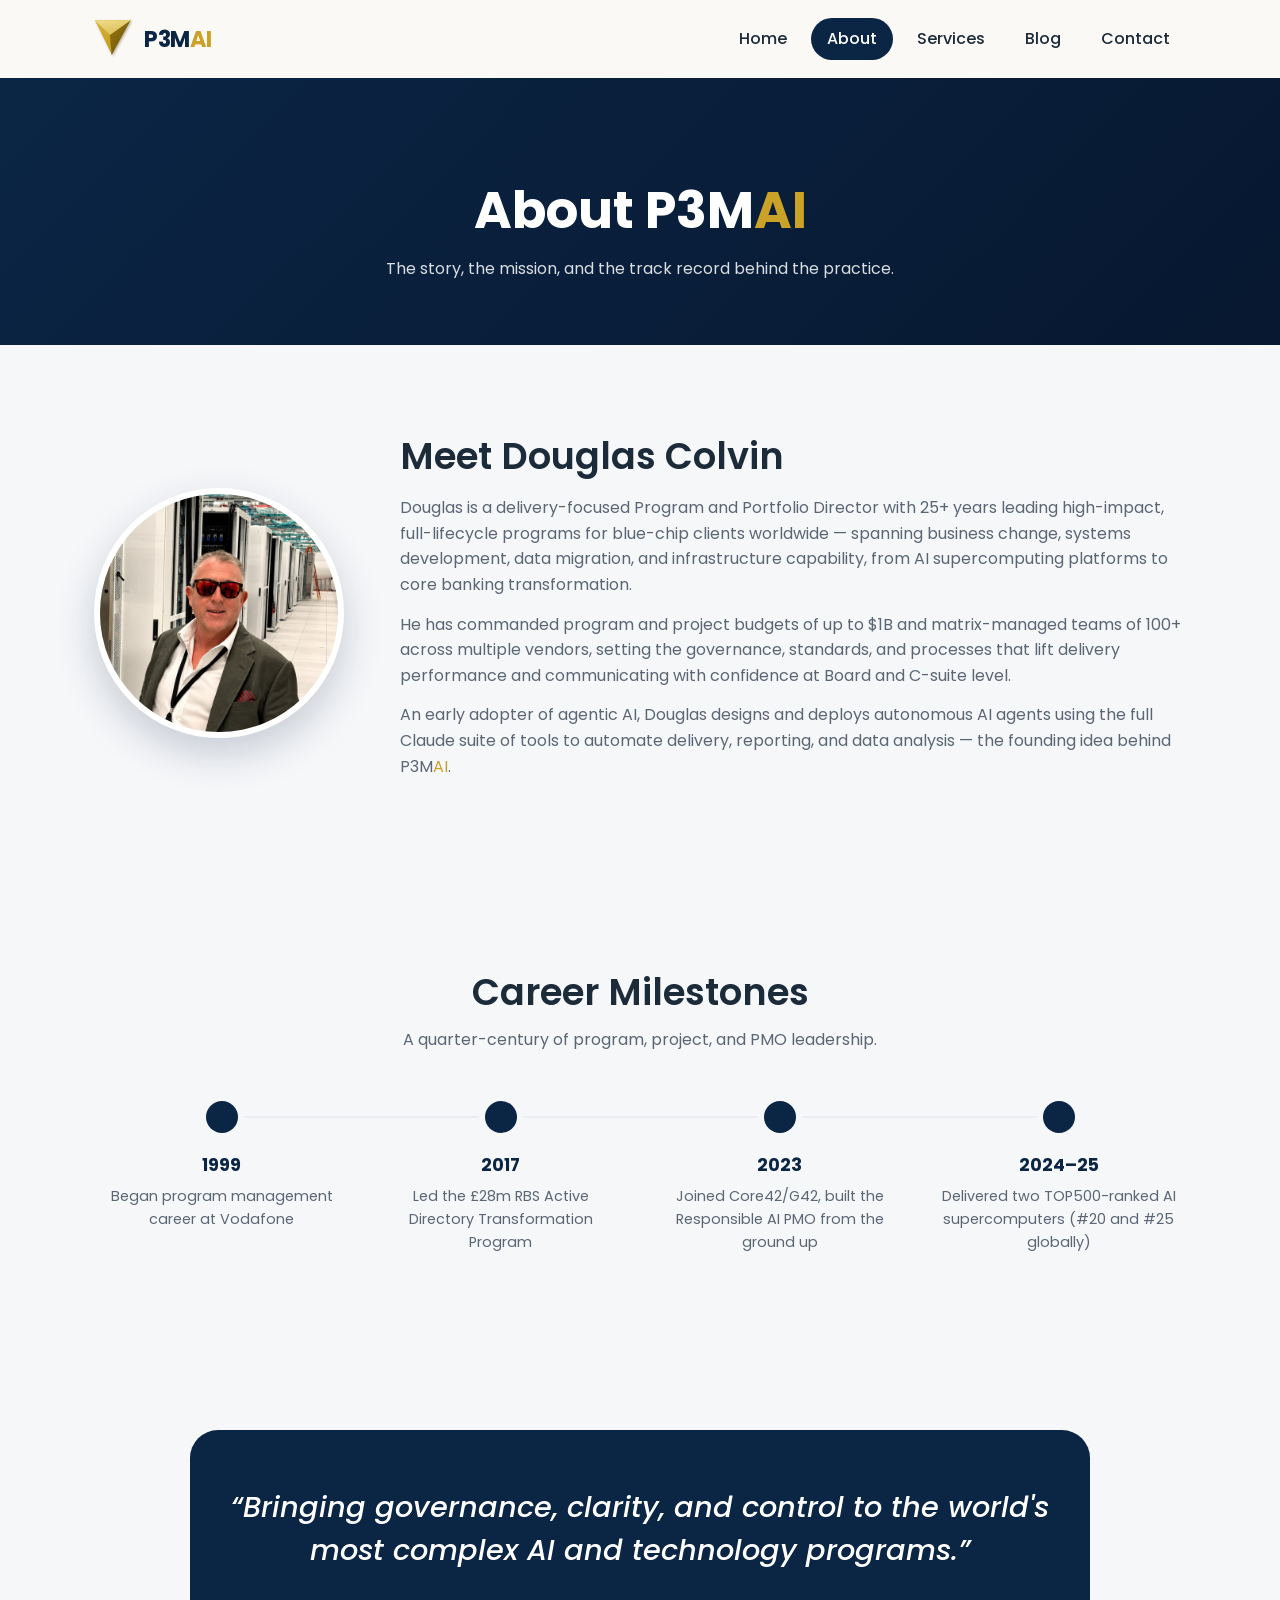
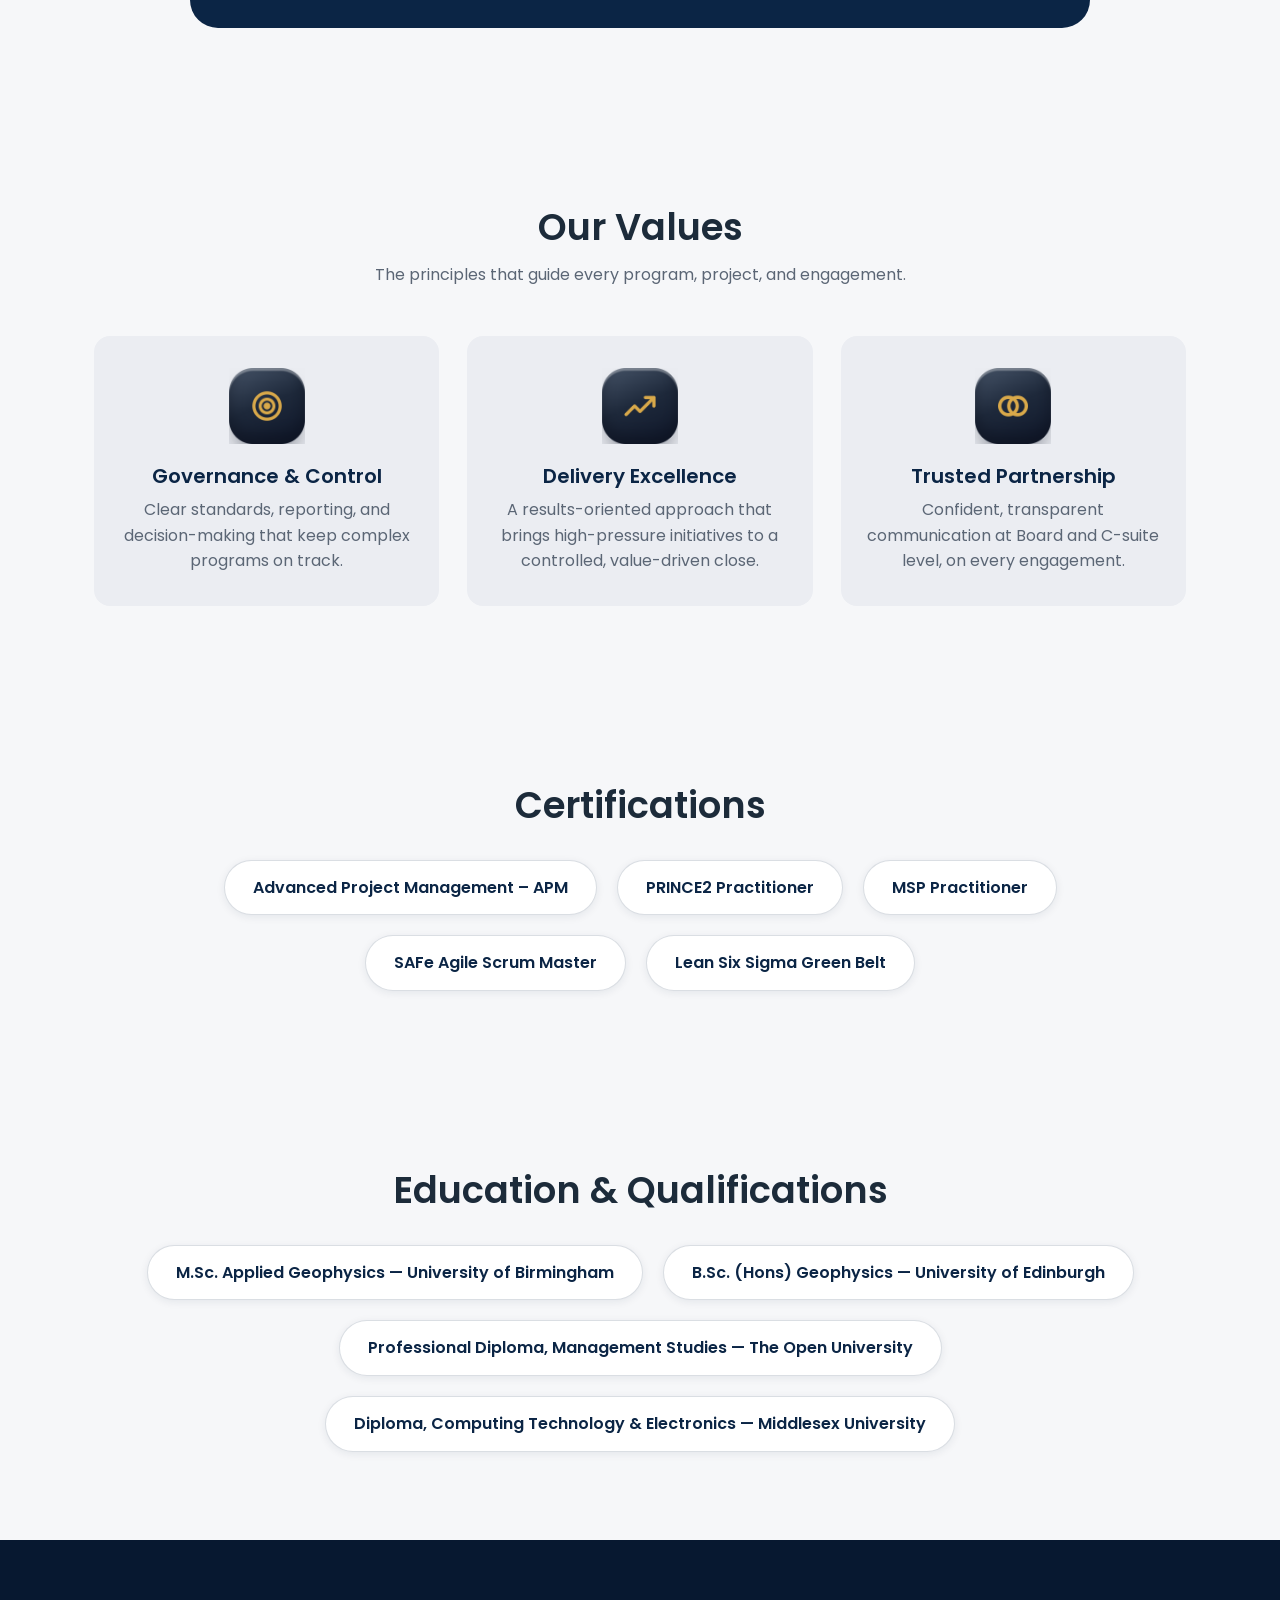
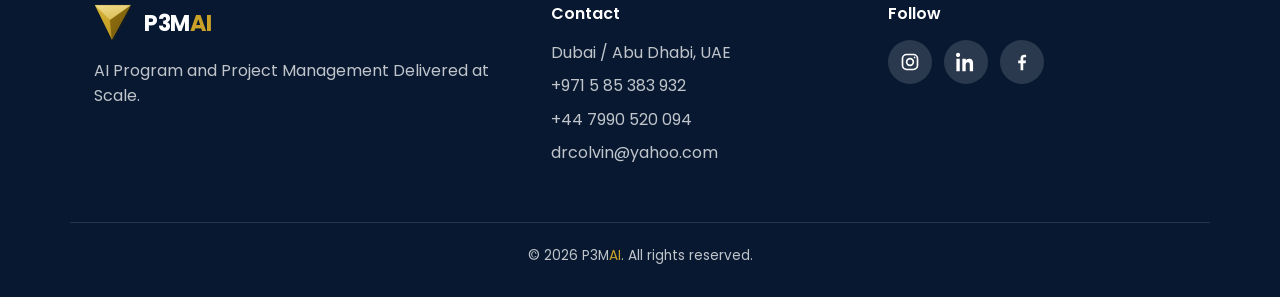
==== about.html @ a496d107 "Website: P3MAI logo lockup across pages + cache-bust + image fix Add the "P3MAI" text lockup beside " ====
<!DOCTYPE html>
<html lang="en">
<head>
  <meta charset="UTF-8">
  <meta name="viewport" content="width=device-width, initial-scale=1.0">
  <title>About Douglas Colvin | P3MAI</title>
  <meta name="description" content="Meet Douglas Colvin, Program and Portfolio Director and founder of P3MAI, with 25+ years delivering AI infrastructure and enterprise transformation programs.">
  <link rel="icon" type="image/svg+xml" href="favicon.svg?v=2">
  <link rel="preconnect" href="https://fonts.googleapis.com">
  <link rel="preconnect" href="https://fonts.gstatic.com" crossorigin>
  <link href="https://fonts.googleapis.com/css2?family=Poppins:wght@400;500;600;700&display=swap" rel="stylesheet">
  <link rel="stylesheet" href="style.css?v=4">
</head>
<body>

  <div class="page-transition" id="page-transition" aria-hidden="true">
    <div class="loader-mark">P</div>
  </div>

  <header class="site-header">
    <nav class="navbar container">
      <a href="index.html" class="logo"><img src="logo-triangle-navy.svg" alt="P3MAI" class="logo-mark"><span class="logo-text">P3M<span class="brand-ai">AI</span></span></a>
      <button class="nav-toggle" aria-label="Toggle navigation" aria-expanded="false">
        <span></span><span></span><span></span>
      </button>
      <ul class="nav-links">
        <li><a href="index.html">Home</a></li>
        <li><a href="about.html" class="active">About</a></li>
        <li><a href="services.html">Services</a></li>
        <li><a href="blog.html">Blog</a></li>
        <li><a href="contact.html">Contact</a></li>
      </ul>
    </nav>
  </header>

  <main>

    <section class="page-hero">
      <div class="container">
        <h1>About P3M<span style="color:#C9A227">AI</span></h1>
        <p>The story, the mission, and the track record behind the practice.</p>
      </div>
    </section>

    <section class="about-story">
      <div class="container about-grid">
        <img src="douglas.jpg" alt="Douglas Colvin, Founder of P3MAI" class="about-photo reveal">
        <div class="story-text reveal">
          <h2>Meet Douglas Colvin</h2>
          <p>Douglas is a delivery-focused Program and Portfolio Director with 25+ years leading high-impact, full-lifecycle programs for blue-chip clients worldwide — spanning business change, systems development, data migration, and infrastructure capability, from AI supercomputing platforms to core banking transformation.</p>
          <p>He has commanded program and project budgets of up to $1B and matrix-managed teams of 100+ across multiple vendors, setting the governance, standards, and processes that lift delivery performance and communicating with confidence at Board and C-suite level.</p>
          <p>An early adopter of agentic AI, Douglas designs and deploys autonomous AI agents using the full Claude suite of tools to automate delivery, reporting, and data analysis — the founding idea behind P3M<span style="color:#C9A227">AI</span>.</p>
        </div>
      </div>
    </section>

    <section class="timeline-section">
      <div class="container">
        <h2 class="section-title reveal">Career Milestones</h2>
        <p class="section-subtitle reveal">A quarter-century of program, project, and PMO leadership.</p>
        <div class="timeline">
          <div class="timeline-item reveal">
            <div class="timeline-dot"></div>
            <div class="timeline-year">1999</div>
            <div class="timeline-label">Began program management career at Vodafone</div>
          </div>
          <div class="timeline-item reveal">
            <div class="timeline-dot"></div>
            <div class="timeline-year">2017</div>
            <div class="timeline-label">Led the £28m RBS Active Directory Transformation Program</div>
          </div>
          <div class="timeline-item reveal">
            <div class="timeline-dot"></div>
            <div class="timeline-year">2023</div>
            <div class="timeline-label">Joined Core42/G42, built the Responsible AI PMO from the ground up</div>
          </div>
          <div class="timeline-item reveal">
            <div class="timeline-dot"></div>
            <div class="timeline-year">2024–25</div>
            <div class="timeline-label">Delivered two TOP500-ranked AI supercomputers (#20 and #25 globally)</div>
          </div>
        </div>
      </div>
    </section>

    <section class="mission-section">
      <div class="container">
        <div class="mission reveal">
          <blockquote>&ldquo;Bringing governance, clarity, and control to the world's most complex AI and technology programs.&rdquo;</blockquote>
        </div>
      </div>
    </section>

    <section class="values">
      <div class="container">
        <h2 class="section-title reveal">Our Values</h2>
        <p class="section-subtitle reveal">The principles that guide every program, project, and engagement.</p>
        <div class="values-grid">
          <div class="value-card reveal">
            <div class="card-icon" style="background:none;width:76px;height:76px;"><img src="governance-and-control.png" alt="Governance and Control" style="width:100%;height:100%;display:block;"></div>
            <h3>Governance &amp; Control</h3>
            <p>Clear standards, reporting, and decision-making that keep complex programs on track.</p>
          </div>
          <div class="value-card reveal">
            <div class="card-icon" style="background:none;width:76px;height:76px;"><img src="delivery-excellence.png" alt="Delivery Excellence" style="width:100%;height:100%;display:block;"></div>
            <h3>Delivery Excellence</h3>
            <p>A results-oriented approach that brings high-pressure initiatives to a controlled, value-driven close.</p>
          </div>
          <div class="value-card reveal">
            <div class="card-icon" style="background:none;width:76px;height:76px;"><img src="trusted-partnership.png" alt="Trusted Partnership" style="width:100%;height:100%;display:block;"></div>
            <h3>Trusted Partnership</h3>
            <p>Confident, transparent communication at Board and C-suite level, on every engagement.</p>
          </div>
        </div>
      </div>
    </section>

    <section class="certifications">
      <div class="container">
        <h2 class="section-title reveal">Certifications</h2>
        <div class="cert-list">
          <div class="cert-item reveal">Advanced Project Management – APM</div>
          <div class="cert-item reveal">PRINCE2 Practitioner</div>
          <div class="cert-item reveal">MSP Practitioner</div>
          <div class="cert-item reveal">SAFe Agile Scrum Master</div>
          <div class="cert-item reveal">Lean Six Sigma Green Belt</div>
        </div>
      </div>
    </section>

    <section class="certifications">
      <div class="container">
        <h2 class="section-title reveal">Education &amp; Qualifications</h2>
        <div class="cert-list">
          <div class="cert-item reveal">M.Sc. Applied Geophysics — University of Birmingham</div>
          <div class="cert-item reveal">B.Sc. (Hons) Geophysics — University of Edinburgh</div>
          <div class="cert-item reveal">Professional Diploma, Management Studies — The Open University</div>
          <div class="cert-item reveal">Diploma, Computing Technology &amp; Electronics — Middlesex University</div>
        </div>
      </div>
    </section>

  </main>

  <footer class="site-footer">
    <div class="container footer-grid">
      <div class="footer-brand">
        <span class="footer-logo-lockup"><img src="logo-triangle-white.svg" alt="P3MAI" class="footer-logo-mark"><span class="logo-text">P3M<span class="brand-ai">AI</span></span></span>
        <p>AI Program and Project Management Delivered at Scale.</p>
      </div>
      <div class="footer-contact">
        <h4>Contact</h4>
        <p>Dubai / Abu Dhabi, UAE</p>
        <p><a href="tel:+971585383932">+971 5 85 383 932</a></p>
        <p><a href="tel:+447990520094">+44 7990 520 094</a></p>
        <p><a href="mailto:drcolvin@yahoo.com">drcolvin@yahoo.com</a></p>
      </div>
      <div class="footer-social">
        <h4>Follow</h4>
        <div class="social-row">
          <a href="https://instagram.com" target="_blank" rel="noopener" aria-label="Instagram">
            <svg viewBox="0 0 24 24" width="20" height="20" fill="none" stroke="currentColor" stroke-width="2"><rect x="3" y="3" width="18" height="18" rx="5"/><circle cx="12" cy="12" r="4"/><circle cx="17.5" cy="6.5" r="1" fill="currentColor" stroke="none"/></svg>
          </a>
          <a href="https://www.linkedin.com/in/douglascolvin/" target="_blank" rel="noopener" aria-label="LinkedIn">
            <svg viewBox="0 0 24 24" width="20" height="20" fill="currentColor"><path d="M4.98 3.5C4.98 4.88 3.87 6 2.5 6S0 4.88 0 3.5 1.12 1 2.5 1s2.48 1.12 2.48 2.5zM.5 8h4V23h-4V8zm7.5 0h3.83v2.05h.05c.53-1 1.85-2.05 3.8-2.05 4.07 0 4.82 2.68 4.82 6.16V23h-4v-6.84c0-1.63-.03-3.73-2.27-3.73-2.27 0-2.62 1.77-2.62 3.6V23h-4V8z"/></svg>
          </a>
          <a href="https://facebook.com" target="_blank" rel="noopener" aria-label="Facebook">
            <svg viewBox="0 0 24 24" width="20" height="20" fill="currentColor"><path d="M13.5 22v-8.5h2.85l.43-3.31H13.5V8c0-.96.27-1.62 1.65-1.62h1.76V3.42C16.6 3.36 15.6 3.27 14.43 3.27c-2.45 0-4.13 1.5-4.13 4.24v2.68H7.44v3.31h2.86V22h3.2z"/></svg>
          </a>
        </div>
      </div>
    </div>
    <div class="footer-bottom container">
      <p>&copy; 2026 P3M<span style="color:#C9A227">AI</span>. All rights reserved.</p>
    </div>
  </footer>

  <script src="script.js"></script>
</body>
</html>
---- style.css ----
/* =========================================================
   P3MAI — Shared Stylesheet
   ========================================================= */

:root {
  --color-primary: #0B2545;
  --color-primary-dark: #071830;
  --color-primary-light: #1B3F6E;
  --color-accent: #C9A227;
  --color-accent-dark: #A8841C;
  --color-danger: #C0392B;
  --color-bg: #F6F7F9;
  --color-bg-alt: #EBEDF2;
  --color-text: #1C2B3A;
  --color-text-muted: #5B6675;
  --color-white: #ffffff;
  --font-main: 'Poppins', 'Segoe UI', system-ui, -apple-system, sans-serif;

  --radius-sm: 8px;
  --radius-md: 16px;
  --radius-lg: 28px;
  --shadow-sm: 0 2px 8px rgba(11, 37, 69, 0.08);
  --shadow-md: 0 8px 24px rgba(11, 37, 69, 0.12);
  --shadow-lg: 0 16px 40px rgba(11, 37, 69, 0.20);
  --transition: 0.25s ease;
}

/* ---------- Reset ---------- */
* , *::before, *::after { box-sizing: border-box; }
html { scroll-behavior: smooth; }
body, h1, h2, h3, h4, p, ul, blockquote, figure { margin: 0; }
ul { padding: 0; list-style: none; }
img { max-width: 100%; display: block; }
a { color: inherit; text-decoration: none; transition: color var(--transition); }
button { font: inherit; cursor: pointer; border: none; background: none; }
input, textarea { font: inherit; }

body {
  font-family: var(--font-main);
  background: var(--color-bg);
  color: var(--color-text);
  line-height: 1.6;
  -webkit-font-smoothing: antialiased;
}

.container {
  width: 100%;
  max-width: 1140px;
  margin: 0 auto;
  padding: 0 24px;
}

h1, h2, h3, h4 { font-weight: 600; line-height: 1.25; color: var(--color-text); }
h1 { font-size: clamp(2.1rem, 4vw, 3.2rem); font-weight: 700; }
h2 { font-size: clamp(1.6rem, 3vw, 2.3rem); }
h3 { font-size: 1.25rem; }
p { color: var(--color-text-muted); }

section { padding: 88px 0; }

.section-title { text-align: center; margin-bottom: 12px; }
.section-subtitle {
  text-align: center;
  max-width: 620px;
  margin: 0 auto 48px;
}

/* ---------- Buttons ---------- */
.btn {
  display: inline-block;
  padding: 15px 34px;
  border-radius: 999px;
  font-weight: 600;
  font-size: 1rem;
  transition: transform var(--transition), box-shadow var(--transition), background var(--transition);
}
.btn-primary {
  background: var(--color-primary);
  color: var(--color-white);
  box-shadow: var(--shadow-sm);
}
.btn-primary:hover {
  background: var(--color-primary-light);
  transform: translateY(-3px);
  box-shadow: var(--shadow-md);
}
.btn-accent {
  background: var(--color-accent);
  color: var(--color-primary-dark);
  box-shadow: var(--shadow-sm);
}
.btn-accent:hover {
  background: var(--color-accent-dark);
  color: var(--color-primary-dark);
  transform: translateY(-3px);
  box-shadow: var(--shadow-md);
}
.btn-outline {
  background: transparent;
  color: var(--color-primary);
  border: 2px solid var(--color-primary);
  padding: 13px 32px;
}
.btn-outline:hover {
  background: var(--color-primary);
  color: var(--color-white);
  transform: translateY(-3px);
}
.btn-block { display: block; width: 100%; text-align: center; }

/* =========================================================
   Header / Navigation
   ========================================================= */
.site-header {
  position: sticky;
  top: 0;
  z-index: 100;
  background: rgba(250, 249, 246, 0.92);
  backdrop-filter: blur(8px);
  box-shadow: 0 1px 0 rgba(45, 52, 54, 0.06);
  transition: box-shadow var(--transition);
}
.site-header.scrolled { box-shadow: var(--shadow-sm); }

.navbar {
  display: flex;
  align-items: center;
  justify-content: space-between;
  padding: 18px 24px;
}

.logo {
  display: flex;
  align-items: center;
}
.logo-mark {
  display: block;
  height: 40px;
  width: auto;
}
.logo-text {
  margin-left: 10px;
  font-weight: 700;
  font-size: 1.4rem;
  letter-spacing: -0.5px;
  line-height: 1;
  color: var(--color-primary);
}
.logo-text .brand-ai { color: var(--color-accent); }

.nav-links {
  display: flex;
  gap: 8px;
  align-items: center;
}

.nav-links li a {
  display: inline-block;
  padding: 8px 16px;
  border-radius: 999px;
  font-weight: 500;
  color: var(--color-text);
  position: relative;
  transition: color var(--transition), background var(--transition);
}
.nav-links li a:hover { background: var(--color-bg-alt); color: var(--color-primary); }
.nav-links li a.active {
  background: var(--color-primary);
  color: var(--color-white);
}

.nav-toggle {
  display: none;
  flex-direction: column;
  gap: 5px;
  padding: 8px;
  z-index: 110;
}
.nav-toggle span {
  width: 26px;
  height: 3px;
  border-radius: 2px;
  background: var(--color-primary);
  transition: transform var(--transition), opacity var(--transition);
}
.nav-toggle.open span:nth-child(1) { transform: translateY(8px) rotate(45deg); }
.nav-toggle.open span:nth-child(2) { opacity: 0; }
.nav-toggle.open span:nth-child(3) { transform: translateY(-8px) rotate(-45deg); }

/* =========================================================
   Hero
   ========================================================= */
.hero {
  background: linear-gradient(135deg, var(--color-primary) 0%, var(--color-primary-dark) 100%);
  color: var(--color-white);
  min-height: 100vh;
  display: flex;
  align-items: center;
  padding: 120px 0 110px;
  text-align: center;
  position: relative;
  overflow: hidden;
}
.hero::before {
  content: "";
  position: absolute;
  inset: 0;
  background: linear-gradient(180deg, rgba(0,0,0,0.05) 0%, rgba(0,0,0,0.22) 100%);
  pointer-events: none;
}
.hero::after {
  content: "";
  position: absolute;
  inset: 0;
  background: radial-gradient(circle at 80% 20%, rgba(201,162,39,0.28), transparent 55%);
  pointer-events: none;
}
.hero-content { position: relative; z-index: 1; max-width: 720px; margin: 0 auto; width: 100%; }
.hero h1 { color: var(--color-white); margin-bottom: 20px; }
.hero h1 span { color: #E8C766; }
.hero p {
  color: rgba(255,255,255,0.88);
  font-size: 1.15rem;
  max-width: 560px;
  margin: 0 auto 36px;
}

.page-hero {
  background: linear-gradient(135deg, var(--color-primary) 0%, var(--color-primary-dark) 100%);
  color: var(--color-white);
  padding: 100px 0 64px;
  text-align: center;
}
.page-hero h1 { color: var(--color-white); }
.page-hero p { color: rgba(255,255,255,0.85); max-width: 560px; margin: 14px auto 0; }

/* =========================================================
   Feature cards (Home)
   ========================================================= */
.feature-cards {
  display: grid;
  grid-template-columns: repeat(3, 1fr);
  gap: 48px;
}
.card {
  background: var(--color-white);
  border-radius: var(--radius-md);
  padding: 40px 32px;
  text-align: center;
  box-shadow: var(--shadow-sm);
  transition: transform var(--transition), box-shadow var(--transition);
}
.card:hover { transform: translateY(-8px); box-shadow: var(--shadow-md); }
.card-icon {
  width: 64px;
  height: 64px;
  border-radius: 50%;
  background: var(--color-bg-alt);
  display: flex;
  align-items: center;
  justify-content: center;
  font-size: 1.8rem;
  margin: 0 auto 20px;
}
.card h3 { margin-bottom: 10px; }

/* =========================================================
   Testimonials
   ========================================================= */
.testimonials { background: var(--color-bg-alt); }
.testimonial-grid {
  display: grid;
  grid-template-columns: repeat(3, 1fr);
  gap: 28px;
}
.testimonial-card {
  background: var(--color-white);
  border-radius: var(--radius-md);
  padding: 32px 28px;
  box-shadow: var(--shadow-sm);
  transition: transform var(--transition), box-shadow var(--transition);
}
.testimonial-card:hover { transform: translateY(-8px); box-shadow: var(--shadow-md); }
.testimonial-card .quote-mark {
  font-size: 2.6rem;
  color: var(--color-accent);
  line-height: 1;
  font-family: Georgia, serif;
}
.testimonial-card p.quote { color: var(--color-text); margin: 8px 0 18px; }
.testimonial-author { display: flex; align-items: center; gap: 12px; }
.author-avatar {
  width: 42px;
  height: 42px;
  border-radius: 50%;
  background: var(--color-primary);
  color: var(--color-white);
  display: flex;
  align-items: center;
  justify-content: center;
  font-weight: 600;
  flex-shrink: 0;
}
.author-name { font-weight: 600; color: var(--color-text); }
.author-role { font-size: 0.85rem; color: var(--color-text-muted); }

/* =========================================================
   CTA
   ========================================================= */
.cta {
  background: var(--color-primary);
  color: var(--color-white);
  text-align: center;
}
.cta h2 { color: var(--color-white); margin-bottom: 14px; }
.cta p { color: rgba(255,255,255,0.85); max-width: 520px; margin: 0 auto 32px; }

/* =========================================================
   About page
   ========================================================= */
.about-grid {
  display: grid;
  grid-template-columns: 250px 1fr;
  gap: 56px;
  align-items: center;
}
.photo-placeholder {
  width: 250px;
  height: 250px;
  border-radius: 50%;
  background: linear-gradient(135deg, var(--color-primary-light), var(--color-primary));
  display: flex;
  align-items: center;
  justify-content: center;
  color: var(--color-white);
  font-size: 3.2rem;
  font-weight: 700;
  margin: 0 auto;
  box-shadow: var(--shadow-lg);
  border: 6px solid var(--color-white);
  flex-shrink: 0;
}
.about-photo {
  width: 250px;
  height: 250px;
  border-radius: 50%;
  object-fit: cover;
  object-position: top;
  margin: 0 auto;
  box-shadow: var(--shadow-lg);
  border: 6px solid var(--color-white);
  flex-shrink: 0;
  background: var(--color-bg);
}
.story-text h2 { margin-bottom: 16px; }
.story-text p { margin-bottom: 14px; }

/* ---------- Timeline ---------- */
.timeline {
  position: relative;
  display: grid;
  grid-template-columns: repeat(4, 1fr);
  gap: 24px;
  margin-top: 48px;
}
.timeline::before {
  content: "";
  position: absolute;
  top: 15px;
  left: 12.5%;
  right: 12.5%;
  height: 2px;
  background: var(--color-bg-alt);
  z-index: 0;
}
.timeline-item {
  position: relative;
  z-index: 1;
  text-align: center;
  padding: 0 8px;
}
.timeline-dot {
  width: 32px;
  height: 32px;
  border-radius: 50%;
  background: var(--color-primary);
  box-shadow: 0 0 0 6px var(--color-bg);
  margin: 0 auto 18px;
}
.timeline-year {
  font-weight: 700;
  color: var(--color-primary);
  font-size: 1.1rem;
  margin-bottom: 6px;
}
.timeline-label { font-size: 0.9rem; color: var(--color-text-muted); }

.mission {
  background: var(--color-primary);
  border-radius: var(--radius-lg);
  max-width: 900px;
  margin: 0 auto;
  padding: 56px 40px;
  text-align: center;
}
.mission blockquote {
  color: var(--color-white);
  font-size: clamp(1.3rem, 2.6vw, 1.8rem);
  font-weight: 500;
  font-style: italic;
  line-height: 1.5;
}

.values-grid {
  display: grid;
  grid-template-columns: repeat(3, 1fr);
  gap: 28px;
  margin-top: 40px;
}
.value-card {
  text-align: center;
  padding: 32px 20px;
  border-radius: var(--radius-md);
  background: var(--color-bg-alt);
  transition: transform var(--transition), background var(--transition);
}
.value-card:hover { transform: translateY(-8px); background: var(--color-white); box-shadow: var(--shadow-md); }
.value-card h3 { color: var(--color-primary); margin-bottom: 8px; }

.certifications { text-align: center; }
.cert-list {
  display: flex;
  justify-content: center;
  gap: 20px;
  flex-wrap: wrap;
  margin-top: 32px;
}
.cert-item {
  background: var(--color-white);
  border: 1px solid rgba(11,37,69,0.15);
  border-radius: 999px;
  padding: 14px 28px;
  font-weight: 600;
  color: var(--color-primary);
  box-shadow: var(--shadow-sm);
  transition: transform var(--transition), box-shadow var(--transition);
}
.cert-item:hover { transform: translateY(-8px); box-shadow: var(--shadow-md); }

/* =========================================================
   Services page
   ========================================================= */
.services-grid {
  display: grid;
  grid-template-columns: repeat(3, 1fr);
  gap: 28px;
  align-items: start;
}
.pricing-card {
  background: var(--color-white);
  border-radius: var(--radius-md);
  padding: 40px 32px;
  box-shadow: var(--shadow-sm);
  display: flex;
  flex-direction: column;
  height: 100%;
  transition: transform var(--transition), box-shadow var(--transition);
  border-top: 5px solid var(--color-primary);
  position: relative;
}
/* Scoped to .services-grid so this beats the `.reveal.in-view` transform (same
   specificity, later in the file) that otherwise pins the cards and cancels the
   hover scale. */
.services-grid .pricing-card:hover { transform: scale(1.05) translateY(-8px); box-shadow: var(--shadow-lg); z-index: 3; }
.pricing-card.featured {
  border: 2px solid var(--color-accent);
  border-top: 5px solid var(--color-accent);
  position: relative;
  transform: scale(1.05);
  box-shadow: var(--shadow-lg);
  z-index: 2;
}
.pricing-card.featured:hover { transform: scale(1.05) translateY(-8px); box-shadow: var(--shadow-lg); }
.popular-badge {
  position: absolute;
  top: -15px;
  left: 50%;
  transform: translateX(-50%);
  background: var(--color-accent);
  color: var(--color-primary-dark);
  font-size: 0.72rem;
  font-weight: 700;
  text-transform: uppercase;
  letter-spacing: 0.06em;
  padding: 7px 20px;
  border-radius: 999px;
  box-shadow: var(--shadow-sm);
  white-space: nowrap;
}
.pricing-card .package-name { font-size: 1.05rem; color: var(--color-text-muted); font-weight: 600; text-transform: uppercase; letter-spacing: 0.04em; margin-bottom: 6px; }
.pricing-card .price { font-size: 1.4rem; font-weight: 700; color: var(--color-primary); margin-bottom: 4px; line-height: 1.3; }
.pricing-card .price span { font-size: 0.95rem; color: var(--color-text-muted); font-weight: 500; }
.pricing-card .feature-list { margin: 24px 0 28px; flex-grow: 1; }
.pricing-card .feature-list li {
  padding: 9px 0;
  border-bottom: 1px solid var(--color-bg-alt);
  color: var(--color-text);
  display: flex;
  align-items: flex-start;
  gap: 10px;
}
.pricing-card .feature-list li:last-child { border-bottom: none; }
.pricing-card .feature-list li::before {
  content: "✓";
  color: var(--color-accent-dark);
  font-weight: 700;
  flex-shrink: 0;
}
.pricing-card .btn-accent:hover { transform: translateY(-3px) scale(1.04); }
.pricing-card .btn + .btn { margin-top: 12px; }

/* ---------- Comparison table ---------- */
.comparison-wrap {
  margin-top: 64px;
  overflow-x: auto;
  border-radius: var(--radius-md);
  box-shadow: var(--shadow-sm);
}
.comparison-table {
  width: 100%;
  min-width: 620px;
  border-collapse: collapse;
  background: var(--color-white);
}
.comparison-table caption {
  text-align: left;
  padding: 20px 24px 4px;
  font-weight: 700;
  font-size: 1.05rem;
  color: var(--color-text);
}
.comparison-table th,
.comparison-table td {
  padding: 14px 20px;
  text-align: center;
  border-bottom: 1px solid var(--color-bg-alt);
  color: var(--color-text-muted);
}
.comparison-table th:first-child,
.comparison-table td:first-child {
  text-align: left;
  font-weight: 600;
  color: var(--color-text);
}
.comparison-table thead th {
  background: var(--color-bg-alt);
  color: var(--color-text);
  font-weight: 700;
  white-space: nowrap;
}
.comparison-table th:nth-child(2),
.comparison-table td:nth-child(2) { background: rgba(201,162,39,0.08); }
.comparison-table td.check { color: var(--color-accent-dark); font-weight: 700; font-size: 1.1rem; }
.comparison-table tbody tr:last-child th,
.comparison-table tbody tr:last-child td { border-bottom: none; }

/* =========================================================
   Blog page
   ========================================================= */
.blog-layout {
  display: grid;
  grid-template-columns: 2fr 1fr;
  gap: 40px;
  align-items: start;
}
.blog-posts {
  display: flex;
  flex-direction: column;
  gap: 28px;
}
.blog-card {
  background: var(--color-white);
  border-radius: var(--radius-md);
  overflow: hidden;
  box-shadow: var(--shadow-sm);
  transition: transform var(--transition), box-shadow var(--transition);
  display: flex;
  flex-direction: row;
}
.blog-card:hover { transform: translateY(-8px); box-shadow: var(--shadow-md); }
.blog-thumb {
  flex: 0 0 220px;
  background: linear-gradient(135deg, var(--color-primary-light), var(--color-primary));
  display: flex;
  align-items: center;
  justify-content: center;
  color: rgba(255,255,255,0.55);
}
.blog-thumb svg { width: 40px; height: 40px; }
.blog-thumb img {
  width: 100%;
  height: 100%;
  object-fit: cover;
  display: block;
}
.blog-body { padding: 28px; display: flex; flex-direction: column; flex-grow: 1; }
.blog-date {
  font-size: 0.8rem;
  font-weight: 600;
  color: var(--color-accent-dark);
  text-transform: uppercase;
  letter-spacing: 0.04em;
  margin-bottom: 10px;
}
.blog-body h3 { margin-bottom: 10px; }
.blog-tags { display: flex; flex-wrap: wrap; gap: 8px; margin-bottom: 14px; }
.blog-tags .tag {
  background: var(--color-bg-alt);
  color: var(--color-primary);
  font-size: 0.72rem;
  font-weight: 700;
  text-transform: uppercase;
  letter-spacing: 0.04em;
  padding: 5px 13px;
  border-radius: 999px;
}
.blog-body p { flex-grow: 1; margin-bottom: 18px; }
.read-more {
  font-weight: 600;
  color: var(--color-primary);
  display: inline-flex;
  align-items: center;
  gap: 6px;
  transition: gap var(--transition), color var(--transition);
}
.read-more:hover { gap: 10px; color: var(--color-accent-dark); }

/* ---------- Blog sidebar ---------- */
.blog-sidebar { display: flex; flex-direction: column; gap: 24px; }
.sidebar-widget {
  background: var(--color-white);
  border-radius: var(--radius-md);
  padding: 28px;
  box-shadow: var(--shadow-sm);
}
.sidebar-widget h4 { margin-bottom: 16px; }
.author-widget { text-align: center; }
.author-widget .avatar {
  width: 72px;
  height: 72px;
  border-radius: 50%;
  background: linear-gradient(135deg, var(--color-primary-light), var(--color-primary));
  color: var(--color-white);
  display: flex;
  align-items: center;
  justify-content: center;
  font-weight: 700;
  font-size: 1.4rem;
  margin: 0 auto 14px;
}
.author-widget .avatar-photo {
  object-fit: cover;
  object-position: top;
  background: var(--color-bg);
  border: 3px solid var(--color-white);
  box-shadow: var(--shadow-sm);
}
.author-widget .author-title { font-size: 0.85rem; color: var(--color-text-muted); margin-bottom: 10px; }
.author-widget p { font-size: 0.9rem; margin-bottom: 14px; }
.author-widget a { color: var(--color-primary); font-weight: 600; font-size: 0.85rem; }
.author-widget a:hover { color: var(--color-accent-dark); }

.categories-widget ul { display: flex; flex-direction: column; }
.categories-widget li {
  display: flex;
  justify-content: space-between;
  align-items: center;
  padding: 11px 0;
  border-bottom: 1px solid var(--color-bg-alt);
  font-weight: 500;
  color: var(--color-text);
}
.categories-widget li:last-child { border-bottom: none; }
.categories-widget .count {
  font-size: 0.8rem;
  font-weight: 600;
  color: var(--color-text-muted);
  background: var(--color-bg-alt);
  padding: 2px 10px;
  border-radius: 999px;
}

/* =========================================================
   Contact page
   ========================================================= */
.contact-grid {
  display: grid;
  grid-template-columns: 1.2fr 1fr;
  gap: 48px;
  align-items: start;
}
.contact-form {
  background: var(--color-white);
  border-radius: var(--radius-md);
  padding: 40px;
  box-shadow: var(--shadow-sm);
}
.form-group { margin-bottom: 22px; }
.form-group label {
  display: block;
  font-weight: 600;
  margin-bottom: 8px;
  font-size: 0.92rem;
}
.form-group .optional { color: var(--color-text-muted); font-weight: 400; }
.form-group input,
.form-group textarea {
  width: 100%;
  padding: 13px 16px;
  border: 1.5px solid rgba(45,52,54,0.15);
  border-radius: var(--radius-sm);
  background: var(--color-bg);
  color: var(--color-text);
  transition: border-color var(--transition), box-shadow var(--transition);
}
.form-group input:focus,
.form-group textarea:focus {
  outline: none;
  border-color: var(--color-primary);
  box-shadow: 0 0 0 3px rgba(11,37,69,0.14);
}
.form-group textarea { resize: vertical; min-height: 130px; }

.field-error {
  display: none;
  color: var(--color-danger);
  font-size: 0.82rem;
  margin-top: 7px;
}
.form-group.has-error input,
.form-group.has-error textarea {
  border-color: var(--color-danger);
  box-shadow: 0 0 0 3px rgba(192,57,43,0.14);
}
.form-group.has-error .field-error { display: block; }

.form-success {
  margin-top: 18px;
  padding: 16px 20px;
  border-radius: var(--radius-sm);
  background: #e7f5ee;
  color: #1a6b45;
  font-weight: 500;
}
.hidden { display: none; }

.contact-info-card {
  background: var(--color-primary);
  color: var(--color-white);
  border-radius: var(--radius-md);
  padding: 40px;
  margin-bottom: 24px;
}
.contact-info-card h3 { color: var(--color-white); margin-bottom: 18px; }
.contact-info-row { display: flex; gap: 14px; margin-bottom: 16px; align-items: flex-start; }
.contact-info-row .icon { font-size: 1.2rem; }
.contact-info-row a, .contact-info-row span { color: rgba(255,255,255,0.92); }
.contact-info-row a:hover { color: var(--color-white); text-decoration: underline; }

.social-row { display: flex; gap: 12px; margin-top: 24px; }
.social-row a {
  width: 44px;
  height: 44px;
  border-radius: 50%;
  background: rgba(255,255,255,0.14);
  color: var(--color-white);
  display: flex;
  align-items: center;
  justify-content: center;
  font-size: 0.85rem;
  font-weight: 700;
  transition: background var(--transition), transform var(--transition);
}
.social-row a svg { width: 20px; height: 20px; }
.social-row a:hover { background: var(--color-accent); color: var(--color-primary-dark); transform: translateY(-3px); }

.map-embed {
  height: 280px;
  border-radius: var(--radius-md);
  overflow: hidden;
  box-shadow: var(--shadow-sm);
  margin-bottom: 24px;
}
.map-embed iframe { width: 100%; height: 100%; border: 0; display: block; }
.hours-card {
  background: var(--color-white);
  border-radius: var(--radius-md);
  padding: 28px;
  box-shadow: var(--shadow-sm);
}
.hours-card h3 { margin-bottom: 14px; font-size: 1.05rem; }
.hours-row { display: flex; justify-content: space-between; padding: 8px 0; border-bottom: 1px solid var(--color-bg-alt); }
.hours-row:last-child { border-bottom: none; }
.hours-row span:first-child { color: var(--color-text); font-weight: 500; }
.hours-row span:last-child { color: var(--color-text-muted); }

/* =========================================================
   Footer
   ========================================================= */
.site-footer {
  background: var(--color-primary-dark);
  color: rgba(255,255,255,0.85);
  padding: 64px 0 0;
}
.footer-social .social-row { margin-top: 4px; }
.footer-grid {
  display: grid;
  grid-template-columns: 1.4fr 1fr 1fr;
  gap: 40px;
  padding-bottom: 48px;
  border-bottom: 1px solid rgba(255,255,255,0.12);
}
.footer-brand h3 { color: var(--color-white); margin-bottom: 10px; }
.footer-brand p { color: rgba(255,255,255,0.65); }
.footer-logo-mark { display: block; height: 40px; width: auto; }
.footer-logo-lockup { display: inline-flex; align-items: center; gap: 10px; margin-bottom: 14px; }
.footer-brand .logo-text { margin-left: 0; color: var(--color-white); }
.footer-brand .logo-text .brand-ai { color: var(--color-accent); }
.site-footer h4 { color: var(--color-white); font-size: 1rem; margin-bottom: 16px; }
.site-footer p { color: rgba(255,255,255,0.75); margin-bottom: 8px; }
.site-footer a:hover { color: var(--color-accent); }
.site-footer .social-row a:hover { color: var(--color-primary-dark); }
.footer-bottom {
  padding: 22px 24px;
  text-align: center;
  font-size: 0.85rem;
  color: rgba(255,255,255,0.55);
}

/* =========================================================
   Scroll-reveal animation hook (see script.js)
   ========================================================= */
.reveal { opacity: 0; transform: translateY(24px); transition: opacity 0.6s ease, transform 0.6s ease; }
.reveal.in-view { opacity: 1; transform: translateY(0); }

/* =========================================================
   Page loader / transition overlay (see script.js)
   ========================================================= */
.page-transition {
  position: fixed;
  inset: 0;
  z-index: 9999;
  background: var(--color-bg);
  display: flex;
  align-items: center;
  justify-content: center;
  opacity: 1;
  transition: opacity 0.35s ease;
}
.page-transition.hide {
  opacity: 0;
  pointer-events: none;
}
.page-transition .loader-mark {
  width: 52px;
  height: 52px;
  border-radius: 50%;
  background: var(--color-primary);
  color: var(--color-white);
  display: flex;
  align-items: center;
  justify-content: center;
  font-family: var(--font-main);
  font-weight: 700;
  font-size: 1.3rem;
  animation: loader-pulse 0.9s ease-in-out infinite;
}
@keyframes loader-pulse {
  0%, 100% { transform: scale(1); opacity: 1; }
  50% { transform: scale(1.15); opacity: 0.72; }
}
@media (prefers-reduced-motion: reduce) {
  .page-transition .loader-mark { animation: none; }
  .page-transition { transition: none; }
}

/* =========================================================
   Responsive
   ========================================================= */
@media (max-width: 900px) {
  .about-grid { grid-template-columns: 1fr; text-align: center; }
  .contact-grid { grid-template-columns: 1fr; }
  .feature-cards,
  .testimonial-grid,
  .services-grid,
  .values-grid { grid-template-columns: repeat(2, 1fr); }
  .blog-layout { grid-template-columns: 1fr; }
  .footer-grid { grid-template-columns: 1fr 1fr; }
  .footer-brand { grid-column: 1 / -1; }
  .timeline { grid-template-columns: repeat(2, 1fr); gap: 40px 24px; }
  .timeline::before { display: none; }
}

@media (max-width: 700px) {
  .nav-toggle { display: flex; }
  .nav-links {
    position: fixed;
    top: 0;
    right: 0;
    height: 100vh;
    width: min(78%, 320px);
    background: var(--color-white);
    flex-direction: column;
    align-items: flex-start;
    padding: 100px 32px 40px;
    gap: 6px;
    box-shadow: var(--shadow-lg);
    transform: translateX(100%);
    transition: transform var(--transition);
  }
  .nav-links.open { transform: translateX(0); }
  .nav-links li { width: 100%; }
  .nav-links li a { display: block; width: 100%; }

  section { padding: 64px 0; }
  .hero { padding: 96px 0 72px; }

  .feature-cards,
  .testimonial-grid,
  .services-grid,
  .values-grid { grid-template-columns: 1fr; }
  .blog-card { flex-direction: column; }
  .blog-thumb { flex-basis: auto; height: 160px; }
  .footer-grid { grid-template-columns: 1fr; text-align: center; }
  .contact-info-row { justify-content: center; }
  .social-row { justify-content: center; }
  .cert-list { flex-direction: column; align-items: center; }
  .timeline { grid-template-columns: 1fr; gap: 32px; }
}
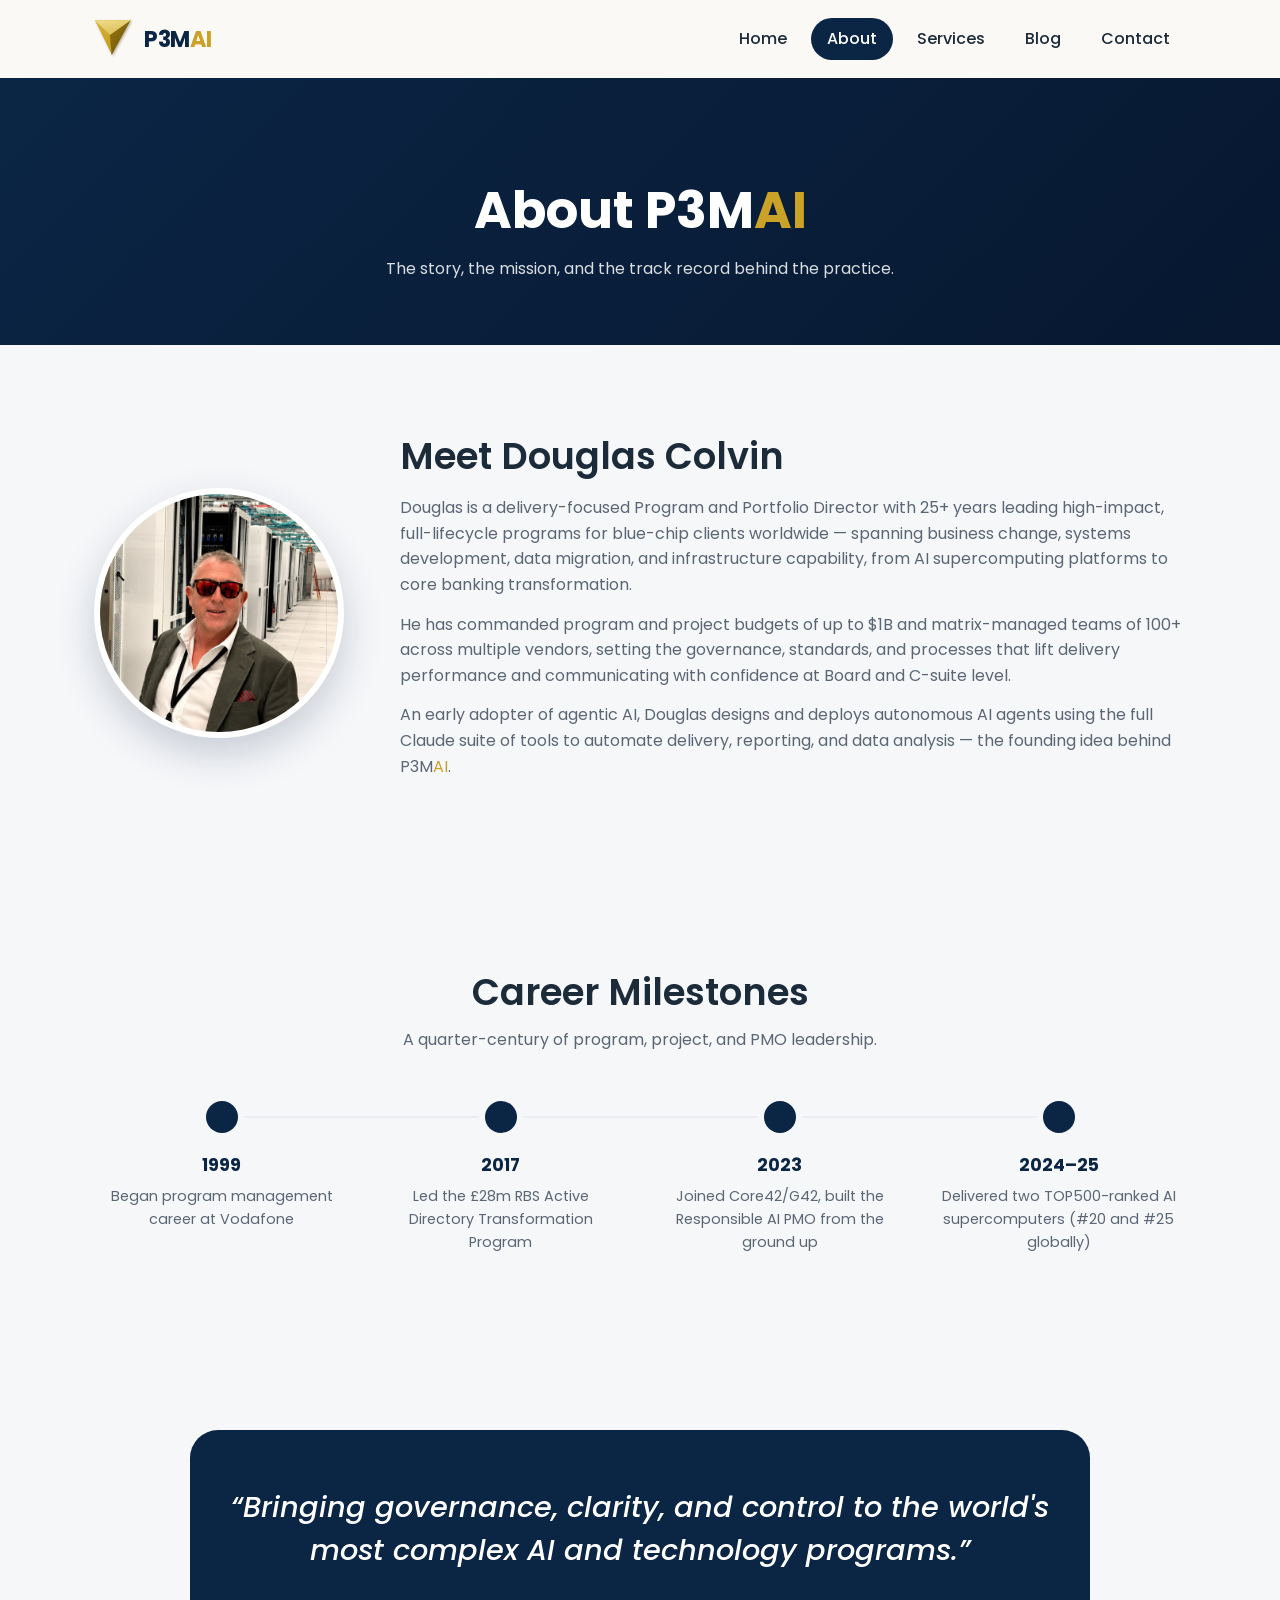
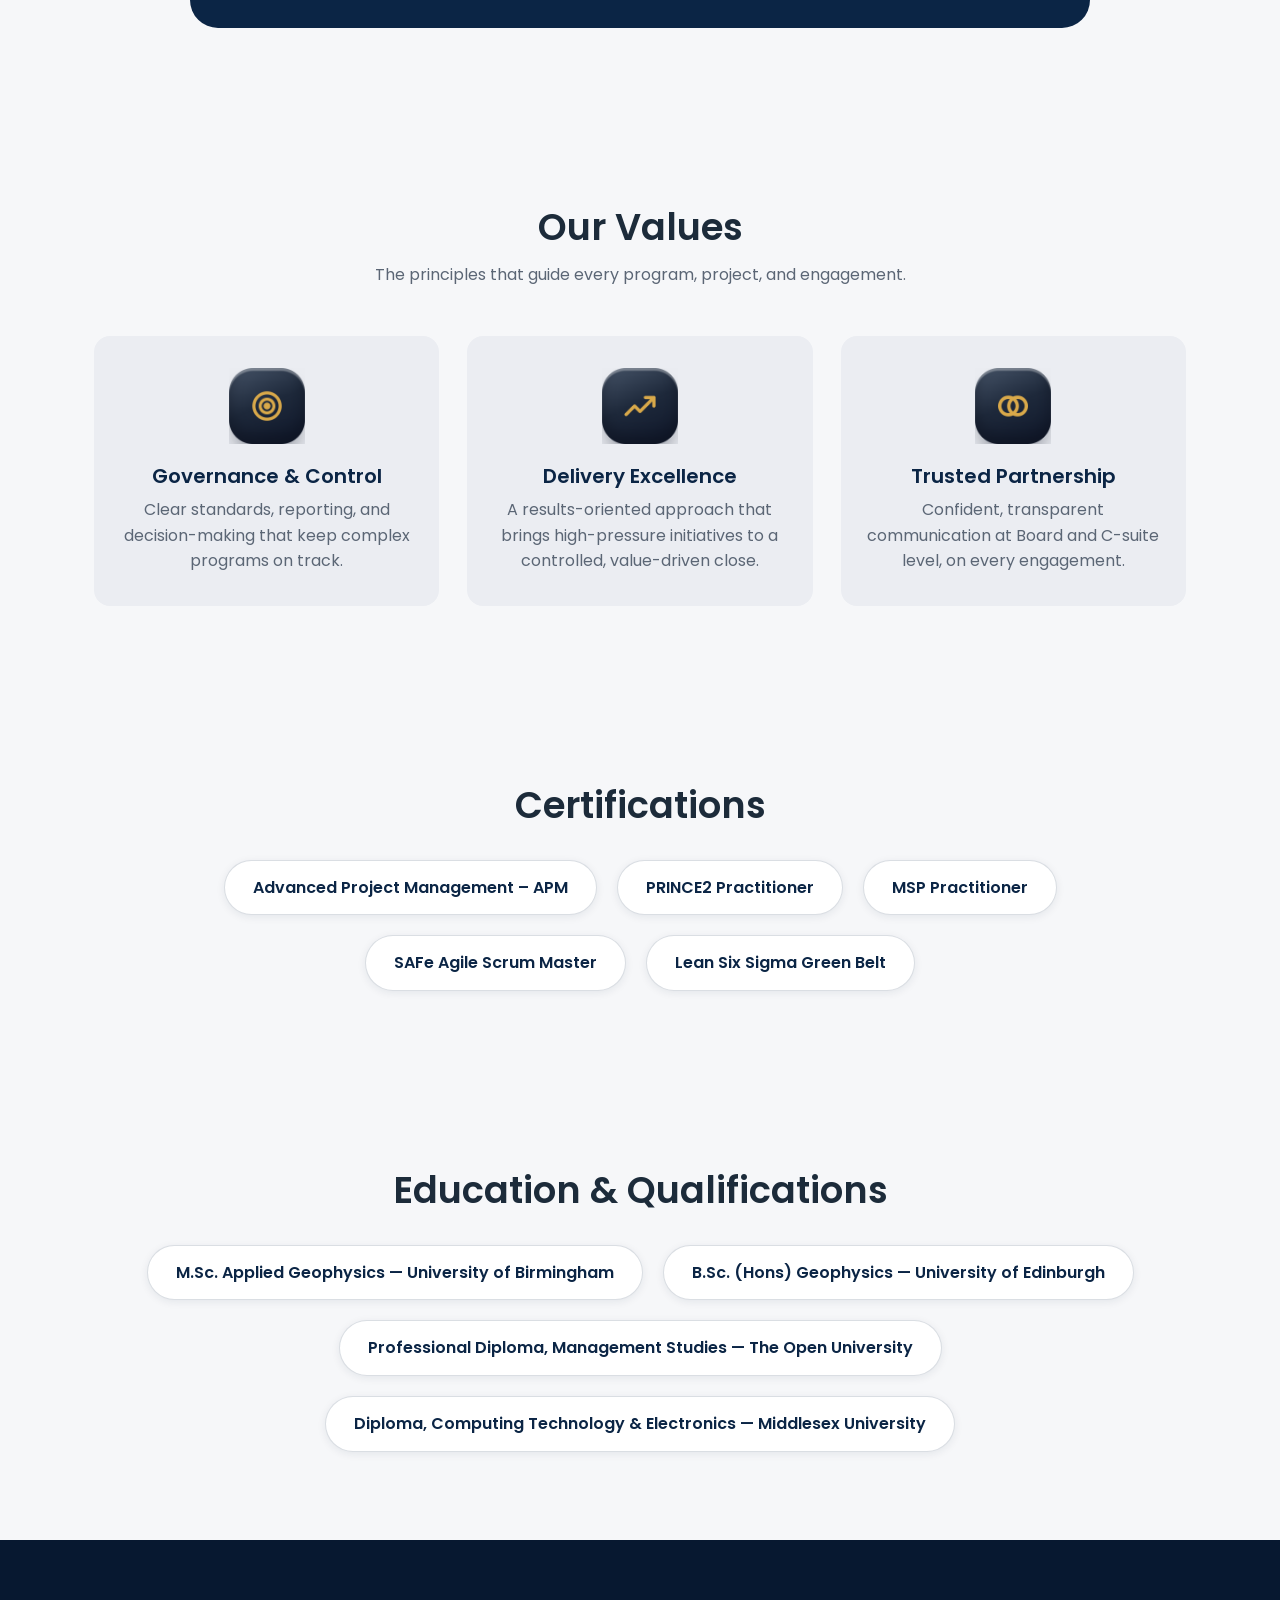
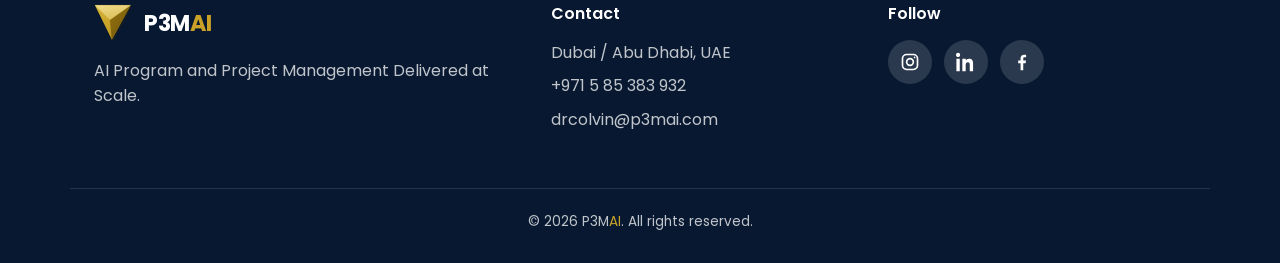
==== commit 2d87bcc1: "Update contact email to drcolvin@p3mai.com; remove UK mobile Replaces the personal contact emails (d" ====
--- a/about.html
+++ b/about.html
@@ -152,8 +152,7 @@
         <h4>Contact</h4>
         <p>Dubai / Abu Dhabi, UAE</p>
         <p><a href="tel:+971585383932">+971 5 85 383 932</a></p>
-        <p><a href="tel:+447990520094">+44 7990 520 094</a></p>
-        <p><a href="mailto:drcolvin@yahoo.com">drcolvin@yahoo.com</a></p>
+        <p><a href="mailto:drcolvin@p3mai.com">drcolvin@p3mai.com</a></p>
       </div>
       <div class="footer-social">
         <h4>Follow</h4>
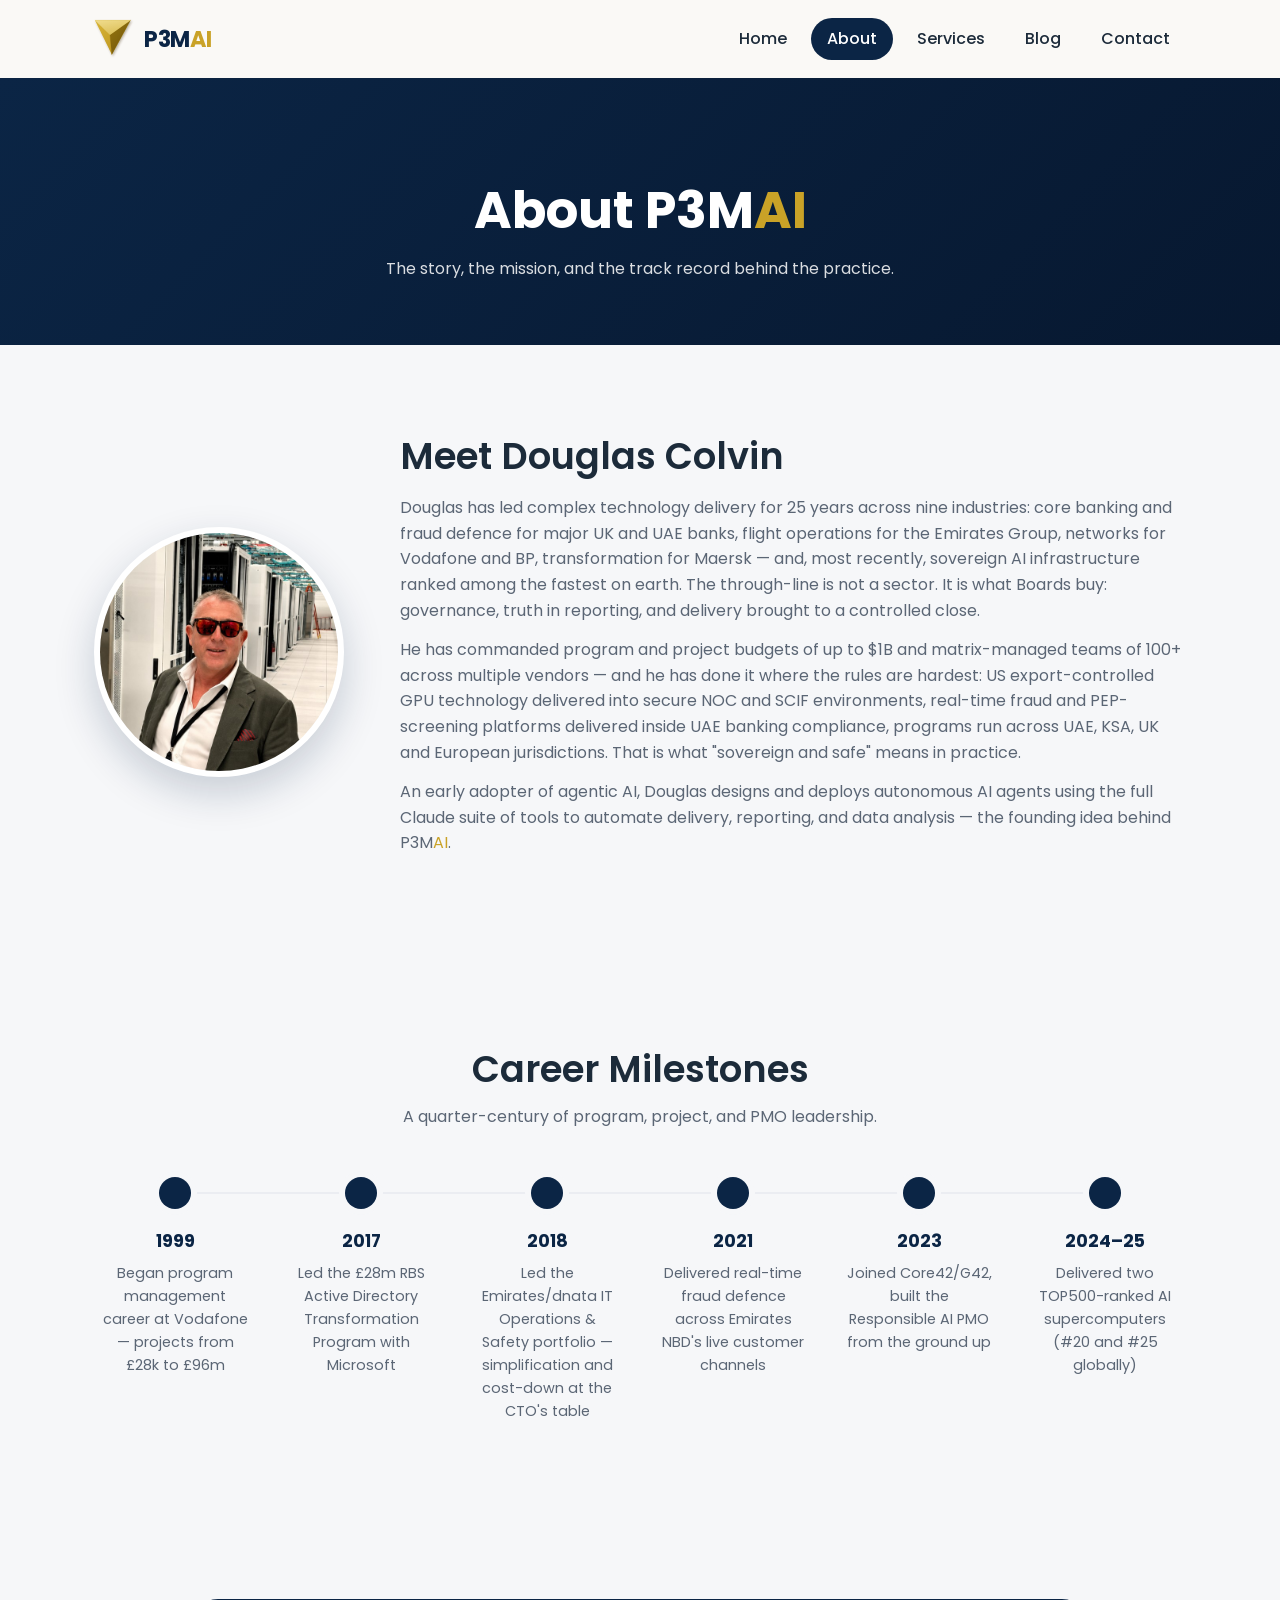
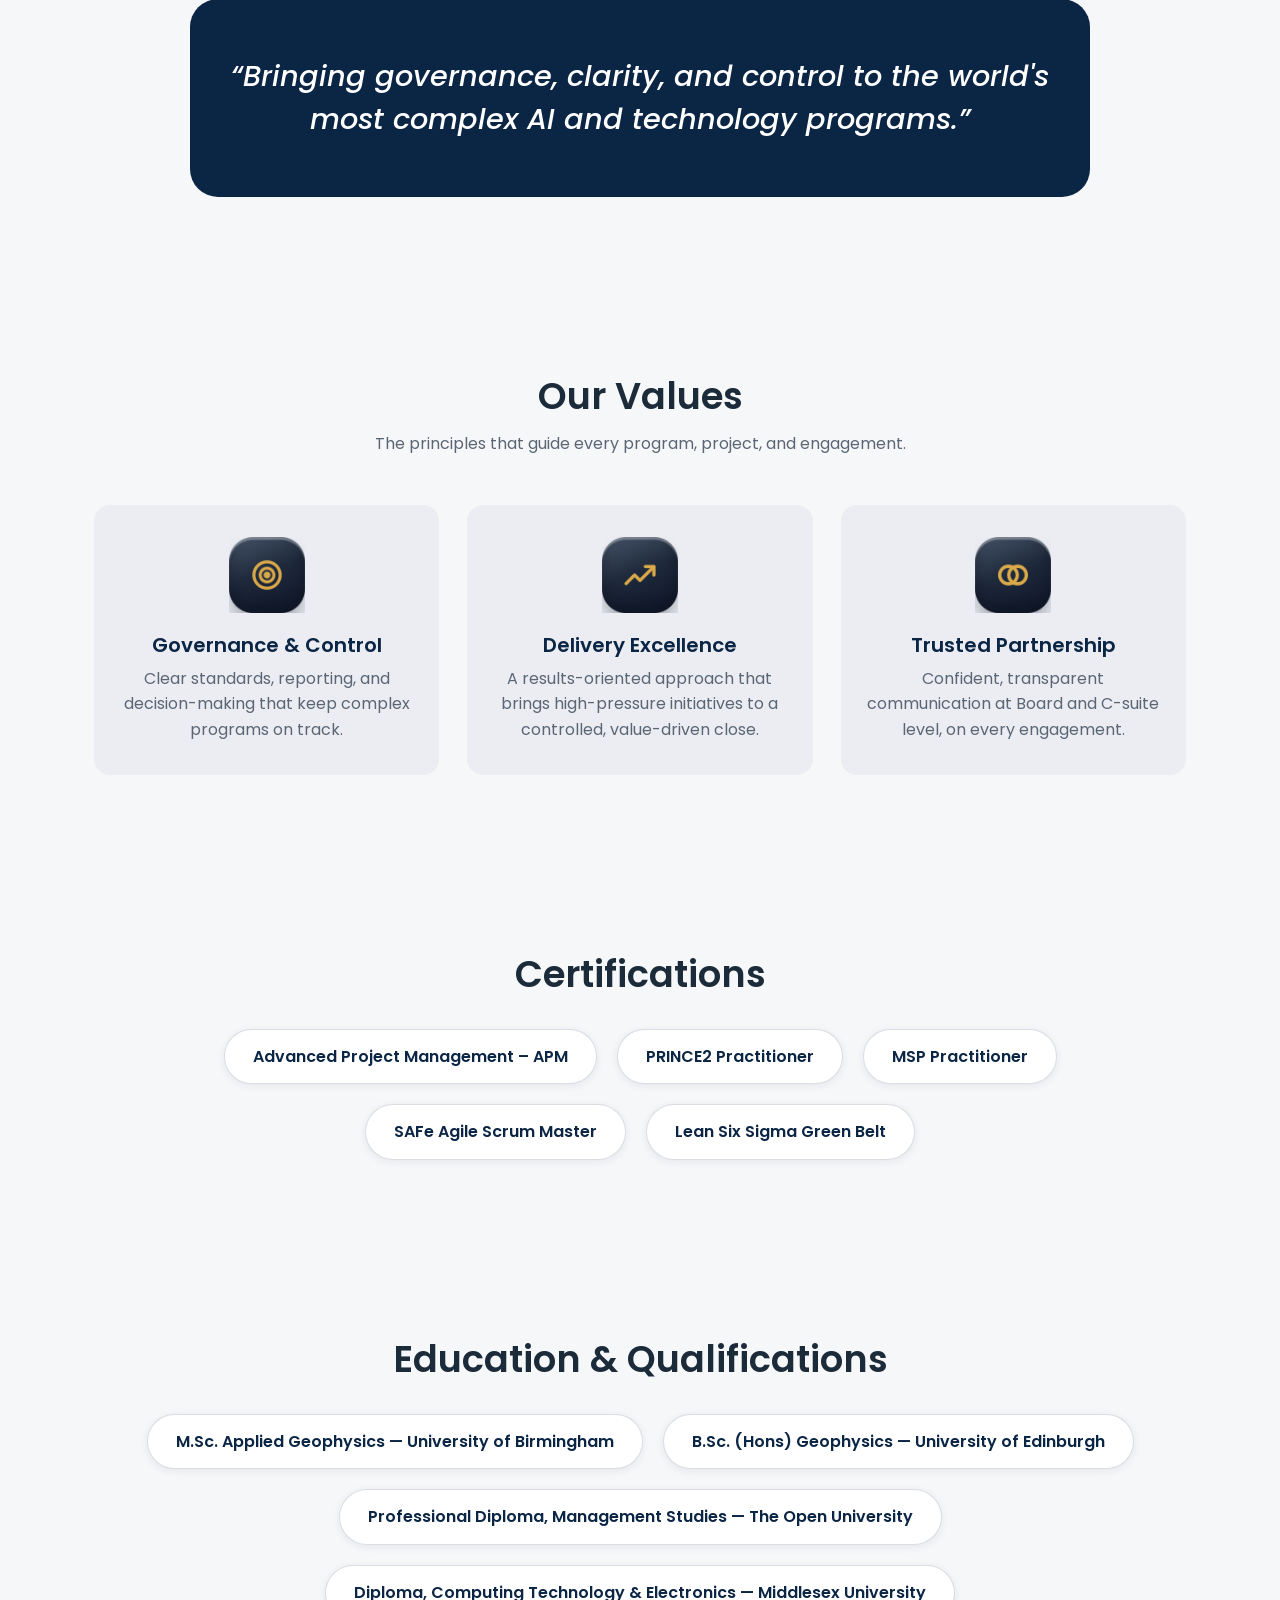
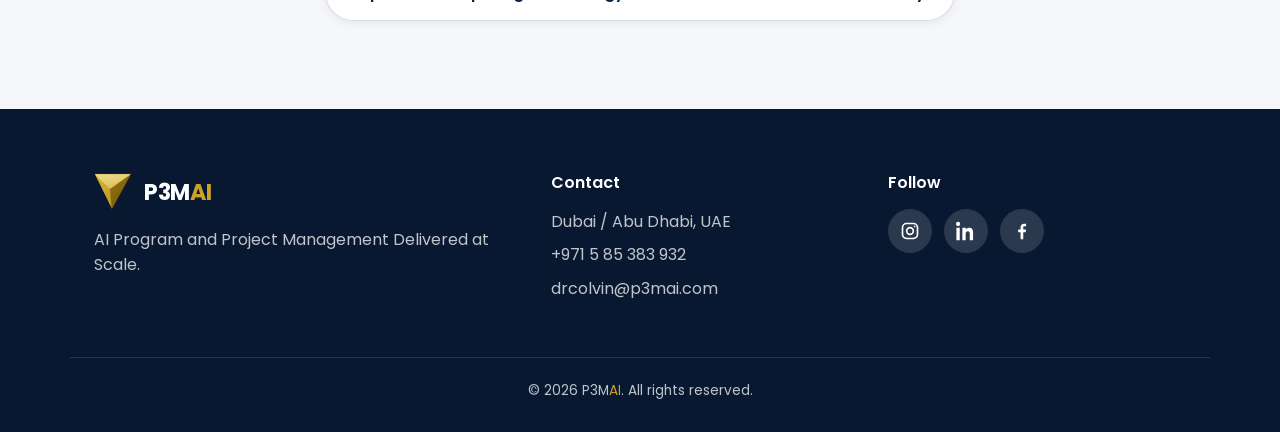
==== commit 174fc684: "Board-level copy overhaul: positioning, storytelling, and service pages Repositions the site from a " ====
--- a/about.html
+++ b/about.html
@@ -9,7 +9,7 @@
   <link rel="preconnect" href="https://fonts.googleapis.com">
   <link rel="preconnect" href="https://fonts.gstatic.com" crossorigin>
   <link href="https://fonts.googleapis.com/css2?family=Poppins:wght@400;500;600;700&display=swap" rel="stylesheet">
-  <link rel="stylesheet" href="style.css?v=4">
+  <link rel="stylesheet" href="style.css?v=6">
 </head>
 <body>
 
@@ -47,8 +47,8 @@
         <img src="douglas.jpg" alt="Douglas Colvin, Founder of P3MAI" class="about-photo reveal">
         <div class="story-text reveal">
           <h2>Meet Douglas Colvin</h2>
-          <p>Douglas is a delivery-focused Program and Portfolio Director with 25+ years leading high-impact, full-lifecycle programs for blue-chip clients worldwide — spanning business change, systems development, data migration, and infrastructure capability, from AI supercomputing platforms to core banking transformation.</p>
-          <p>He has commanded program and project budgets of up to $1B and matrix-managed teams of 100+ across multiple vendors, setting the governance, standards, and processes that lift delivery performance and communicating with confidence at Board and C-suite level.</p>
+          <p>Douglas has led complex technology delivery for 25 years across nine industries: core banking and fraud defence for major UK and UAE banks, flight operations for the Emirates Group, networks for Vodafone and BP, transformation for Maersk — and, most recently, sovereign AI infrastructure ranked among the fastest on earth. The through-line is not a sector. It is what Boards buy: governance, truth in reporting, and delivery brought to a controlled close.</p>
+          <p>He has commanded program and project budgets of up to $1B and matrix-managed teams of 100+ across multiple vendors — and he has done it where the rules are hardest: US export-controlled GPU technology delivered into secure NOC and SCIF environments, real-time fraud and PEP-screening platforms delivered inside UAE banking compliance, programs run across UAE, KSA, UK and European jurisdictions. That is what "sovereign and safe" means in practice.</p>
           <p>An early adopter of agentic AI, Douglas designs and deploys autonomous AI agents using the full Claude suite of tools to automate delivery, reporting, and data analysis — the founding idea behind P3M<span style="color:#C9A227">AI</span>.</p>
         </div>
       </div>
@@ -62,12 +62,22 @@
           <div class="timeline-item reveal">
             <div class="timeline-dot"></div>
             <div class="timeline-year">1999</div>
-            <div class="timeline-label">Began program management career at Vodafone</div>
+            <div class="timeline-label">Began program management career at Vodafone — projects from £28k to £96m</div>
           </div>
           <div class="timeline-item reveal">
             <div class="timeline-dot"></div>
             <div class="timeline-year">2017</div>
-            <div class="timeline-label">Led the £28m RBS Active Directory Transformation Program</div>
+            <div class="timeline-label">Led the £28m RBS Active Directory Transformation Program with Microsoft</div>
+          </div>
+          <div class="timeline-item reveal">
+            <div class="timeline-dot"></div>
+            <div class="timeline-year">2018</div>
+            <div class="timeline-label">Led the Emirates/dnata IT Operations &amp; Safety portfolio — simplification and cost-down at the CTO's table</div>
+          </div>
+          <div class="timeline-item reveal">
+            <div class="timeline-dot"></div>
+            <div class="timeline-year">2021</div>
+            <div class="timeline-label">Delivered real-time fraud defence across Emirates NBD's live customer channels</div>
           </div>
           <div class="timeline-item reveal">
             <div class="timeline-dot"></div>
--- a/style.css
+++ b/style.css
@@ -224,6 +224,30 @@
   max-width: 560px;
   margin: 0 auto 36px;
 }
+/* Capability strapline above the hero H1 — the "hint at option B" line */
+.hero-eyebrow {
+  display: block;
+  color: var(--color-accent-light, #E8C766);
+  font-size: 0.85rem;
+  font-weight: 600;
+  letter-spacing: 0.22em;
+  text-transform: uppercase;
+  margin-bottom: 18px;
+}
+/* Paired CTA buttons in hero and CTA bands */
+.cta-row { display: flex; gap: 16px; justify-content: center; flex-wrap: wrap; }
+/* White-outline button for use on navy backgrounds (btn-outline is navy-on-light) */
+.btn-ghost {
+  background: transparent;
+  color: var(--color-white);
+  border: 2px solid rgba(255,255,255,0.65);
+  padding: 13px 32px;
+}
+.btn-ghost:hover {
+  background: var(--color-white);
+  color: var(--color-primary);
+  transform: translateY(-3px);
+}
 
 .page-hero {
   background: linear-gradient(135deg, var(--color-primary) 0%, var(--color-primary-dark) 100%);
@@ -233,6 +257,128 @@
 }
 .page-hero h1 { color: var(--color-white); }
 .page-hero p { color: rgba(255,255,255,0.85); max-width: 560px; margin: 14px auto 0; }
+
+/* =========================================================
+   Client strip (Home) — named past clients/employers, text only
+   ========================================================= */
+.client-strip {
+  background: var(--color-white);
+  padding: 26px 0;
+  border-bottom: 1px solid var(--color-bg-alt);
+  text-align: center;
+}
+.client-strip .strip-label {
+  font-size: 0.72rem;
+  font-weight: 700;
+  letter-spacing: 0.14em;
+  text-transform: uppercase;
+  color: var(--color-text-muted);
+  margin-bottom: 10px;
+}
+.client-strip .strip-names {
+  font-size: 0.95rem;
+  font-weight: 600;
+  color: var(--color-primary);
+  line-height: 1.9;
+}
+.client-strip .strip-names span { color: var(--color-accent-dark); padding: 0 10px; }
+
+/* =========================================================
+   Story section (Home) — the problem / approach / upside narrative
+   ========================================================= */
+.story-section { background: var(--color-white); }
+.story-copy { max-width: 760px; margin: 0 auto; }
+.story-copy p { margin-bottom: 18px; font-size: 1.04rem; line-height: 1.75; }
+.story-copy p:last-child { margin-bottom: 0; }
+.story-copy strong { color: var(--color-primary); }
+
+/* =========================================================
+   Ladder (Home + service pages) — the engagement path steps
+   ========================================================= */
+.ladder-grid {
+  display: grid;
+  grid-template-columns: repeat(3, 1fr);
+  gap: 28px;
+}
+.ladder-step {
+  background: var(--color-white);
+  border-radius: var(--radius-md);
+  padding: 34px 28px;
+  box-shadow: var(--shadow-sm);
+  border-top: 4px solid var(--color-accent);
+  display: flex;
+  flex-direction: column;
+  transition: transform var(--transition), box-shadow var(--transition);
+}
+.ladder-step:hover { transform: translateY(-8px); box-shadow: var(--shadow-md); }
+.step-num {
+  width: 40px;
+  height: 40px;
+  border-radius: 50%;
+  background: var(--color-primary);
+  color: var(--color-accent-light, #E8C766);
+  display: flex;
+  align-items: center;
+  justify-content: center;
+  font-weight: 700;
+  font-size: 1.05rem;
+  margin-bottom: 16px;
+}
+.ladder-step h3 { margin-bottom: 8px; }
+.ladder-step p { font-size: 0.95rem; color: var(--color-text-muted); flex-grow: 1; margin-bottom: 20px; }
+
+/* =========================================================
+   Case study (service pages) — problem / approach / upside block
+   ========================================================= */
+.case-study {
+  background: var(--color-white);
+  border-radius: var(--radius-md);
+  box-shadow: var(--shadow-md);
+  border-left: 5px solid var(--color-accent);
+  padding: 40px 44px;
+  max-width: 860px;
+  margin: 0 auto;
+}
+.case-study h3 { margin-bottom: 22px; font-size: 1.35rem; }
+.case-study .cs-row { margin-bottom: 18px; }
+.case-study .cs-row:last-child { margin-bottom: 0; }
+.cs-label {
+  display: block;
+  font-size: 0.72rem;
+  font-weight: 700;
+  letter-spacing: 0.12em;
+  text-transform: uppercase;
+  color: var(--color-accent-dark);
+  margin-bottom: 4px;
+}
+.case-study .cs-row p { margin: 0; line-height: 1.7; }
+.case-study + .case-study { margin-top: 28px; }
+
+/* =========================================================
+   Trigger list (service pages) — "when you call me" bullets
+   ========================================================= */
+.trigger-list {
+  max-width: 720px;
+  margin: 0 auto;
+  display: grid;
+  gap: 14px;
+}
+.trigger-list li {
+  background: var(--color-white);
+  border-radius: var(--radius-sm, 10px);
+  box-shadow: var(--shadow-sm);
+  padding: 16px 22px;
+  display: flex;
+  gap: 12px;
+  align-items: flex-start;
+  line-height: 1.6;
+}
+.trigger-list li::before {
+  content: "▸";
+  color: var(--color-accent-dark);
+  font-weight: 700;
+  flex-shrink: 0;
+}
 
 /* =========================================================
    Feature cards (Home)
@@ -359,7 +505,8 @@
 .timeline {
   position: relative;
   display: grid;
-  grid-template-columns: repeat(4, 1fr);
+  /* 6 milestones since the ENBD and Emirates/dnata entries were added */
+  grid-template-columns: repeat(6, 1fr);
   gap: 24px;
   margin-top: 48px;
 }
@@ -367,8 +514,9 @@
   content: "";
   position: absolute;
   top: 15px;
-  left: 12.5%;
-  right: 12.5%;
+  /* half of one column width (100% / 6 / 2) so the rule spans dot-to-dot */
+  left: 8.33%;
+  right: 8.33%;
   height: 2px;
   background: var(--color-bg-alt);
   z-index: 0;
@@ -500,6 +648,7 @@
 .pricing-card .package-name { font-size: 1.05rem; color: var(--color-text-muted); font-weight: 600; text-transform: uppercase; letter-spacing: 0.04em; margin-bottom: 6px; }
 .pricing-card .price { font-size: 1.4rem; font-weight: 700; color: var(--color-primary); margin-bottom: 4px; line-height: 1.3; }
 .pricing-card .price span { font-size: 0.95rem; color: var(--color-text-muted); font-weight: 500; }
+.pricing-card .who-for { font-size: 0.88rem; color: var(--color-text-muted); font-style: italic; margin: 6px 0 0; line-height: 1.5; }
 .pricing-card .feature-list { margin: 24px 0 28px; flex-grow: 1; }
 .pricing-card .feature-list li {
   padding: 9px 0;
@@ -518,6 +667,12 @@
 }
 .pricing-card .btn-accent:hover { transform: translateY(-3px) scale(1.04); }
 .pricing-card .btn + .btn { margin-top: 12px; }
+
+/* ---------- Cost estimator CTA ---------- */
+.estimator-cta {
+  text-align: center;
+  margin-top: 44px;
+}
 
 /* ---------- Comparison table ---------- */
 .comparison-wrap {
@@ -893,6 +1048,7 @@
   .feature-cards,
   .testimonial-grid,
   .services-grid,
+  .ladder-grid,
   .values-grid { grid-template-columns: repeat(2, 1fr); }
   .blog-layout { grid-template-columns: 1fr; }
   .footer-grid { grid-template-columns: 1fr 1fr; }
@@ -928,7 +1084,9 @@
   .feature-cards,
   .testimonial-grid,
   .services-grid,
+  .ladder-grid,
   .values-grid { grid-template-columns: 1fr; }
+  .case-study { padding: 30px 24px; }
   .blog-card { flex-direction: column; }
   .blog-thumb { flex-basis: auto; height: 160px; }
   .footer-grid { grid-template-columns: 1fr; text-align: center; }
